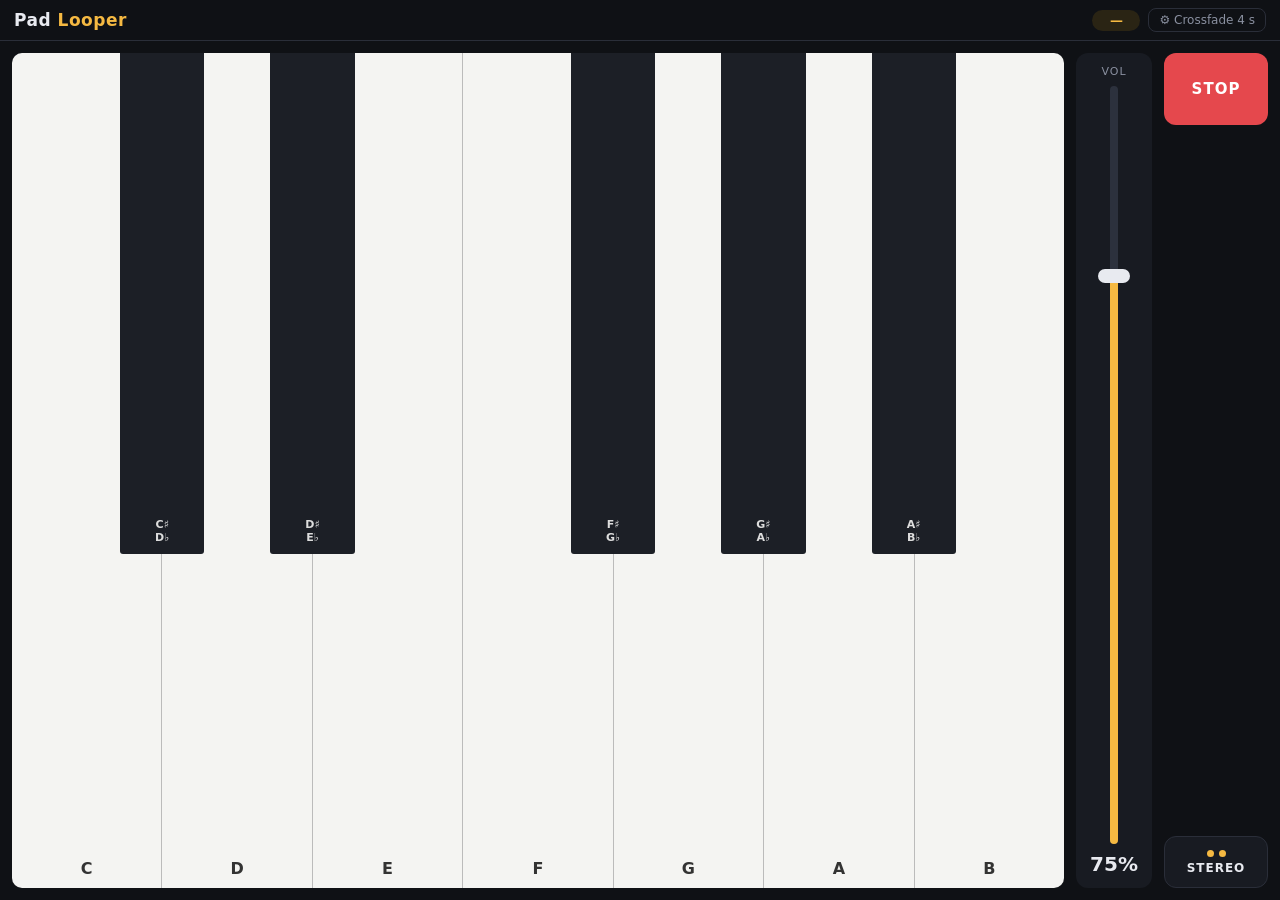
==== index.html @ a194b535 "Add CC BY-NC-SA 4.0 licence and refresh README (0.2.1) - LICENSE: copyright notice (Tim Koh, 2026), " ====
<!DOCTYPE html>
<html lang="en">
<head>
  <!-- Pad Looper: worship pad player. 12 keys, looping pads, crossfades, offline-capable. -->
  <meta charset="utf-8">
  <meta name="viewport" content="width=device-width, initial-scale=1, viewport-fit=cover">
  <meta name="theme-color" content="#0f1115">
  <!-- Declares the page as already dark, so browser auto-dark modes don't recolour it (e.g. white keys) -->
  <meta name="color-scheme" content="dark">
  <meta name="mobile-web-app-capable" content="yes">
  <meta name="apple-mobile-web-app-capable" content="yes">
  <meta name="apple-mobile-web-app-status-bar-style" content="black-translucent">
  <meta name="apple-mobile-web-app-title" content="Pad Looper">
  <meta name="description" content="Looping worship pads in all 12 keys, with crossfades.">
  <title>Pad Looper</title>
  <link rel="manifest" href="manifest.webmanifest">
  <link rel="icon" href="icons/icon.svg" type="image/svg+xml">
  <link rel="apple-touch-icon" sizes="180x180" href="icons/apple-touch-icon.png">
  <link rel="stylesheet" href="css/style.css">
  <script type="module" src="js/main.js"></script>
</head>
<body>
  <div class="app">
    <header class="topbar">
      <h1 class="app-title">Pad <span>Looper</span></h1>
      <div class="topbar-right">
        <span id="now-playing" class="now-playing" title="Now playing">—</span>
        <button id="settings-button" class="settings-button" aria-label="Settings">
          ⚙ <span class="long-label">Crossfade </span><span id="settings-crossfade-label">4 s</span>
        </button>
      </div>
    </header>

    <main class="main">
      <div id="keyboard" class="keyboard" aria-label="Keys"></div>

      <aside class="side">
        <button id="panic" class="panic" aria-label="Stop all sound">STOP</button>
        <div class="volume">
          <small>Vol</small>
          <div id="volume-slider" class="v-slider" role="slider" tabindex="0" aria-label="Volume"
               aria-valuemin="0" aria-valuemax="100" aria-orientation="vertical">
            <div class="v-slider-fill"></div>
            <div class="v-slider-thumb"></div>
          </div>
          <span id="volume-label" class="volume-label">75%</span>
        </div>
        <button id="output-toggle" class="output-toggle" data-mode="stereo">
          <span class="dots"><i></i><i></i></span>
          <span class="mode-label">STEREO</span>
        </button>
      </aside>
    </main>
  </div>

  <dialog id="settings-dialog" class="settings-dialog">
    <form method="dialog">
      <header class="dialog-header">
        <h2>Settings</h2>
        <button class="close-button" aria-label="Close">✕</button>
      </header>

      <section>
        <label for="crossfade-input">Crossfade <output id="crossfade-value">4 s</output></label>
        <input id="crossfade-input" type="range" min="0" max="20" step="0.5" value="4">
        <p class="hint">Also used when starting from silence and fading out.</p>
      </section>

      <section>
        <h3>Offline</h3>
        <p id="offline-status" class="hint">Checking…</p>
        <button id="offline-button" type="button" class="primary-button">Download for offline</button>
        <progress id="offline-progress" max="1" value="0" hidden></progress>
        <p class="hint">Tip: add Pad Looper to your home screen so saved pads aren't cleared by the browser.</p>
      </section>

      <section>
        <h3>Credits</h3>
        <p class="hint">Pads by <a href="https://pixabay.com/users/arisen_worship-49256057" target="_blank" rel="noopener">Arisen Worship</a> on Pixabay. Thank you!</p>
        <p class="hint">Pad Looper © 2026 Tim Koh, licensed under <a href="https://creativecommons.org/licenses/by-nc-sa/4.0/" target="_blank" rel="noopener">CC BY-NC-SA 4.0</a>. Free to share with credit; not for sale.</p>
      </section>
    </form>
  </dialog>

  <div id="toast" class="toast" role="status" aria-live="polite"></div>
</body>
</html>
---- css/style.css ----
/*
 * style.css — Pad Looper layout and theme. Flat design: no shadows or glows.
 * Landscape: horizontal keyboard. Portrait: keyboard rotated 90° anticlockwise
 * (C at bottom, black keys on the left), built as a vertical layout so labels stay upright.
 */

:root {
  color-scheme: dark; /* page is dark by design; stops browser auto-dark from inverting colours */
  --bg: #0f1115;
  --panel: #181b22;
  --border: #2a2e39;
  --text: #e8eaf0;
  --muted: #8a90a0;
  --accent: #f5b942;
  --accent-dim: #b8914a;
  --white-key: #f4f4f2;
  --black-key: #1c1f26;
  --danger: #e5484d;
}

* { box-sizing: border-box; }

html, body {
  margin: 0;
  height: 100%;
  background: var(--bg);
  color: var(--text);
  font-family: system-ui, -apple-system, "Segoe UI", Roboto, sans-serif;
  overscroll-behavior: none;
}

button { font: inherit; color: inherit; }

/* Whole-screen app; safe-area padding keeps controls clear of notches */
.app {
  height: 100vh;
  height: 100dvh;
  display: flex;
  flex-direction: column;
  padding: env(safe-area-inset-top) env(safe-area-inset-right) env(safe-area-inset-bottom) env(safe-area-inset-left);
  user-select: none;
  -webkit-user-select: none;
  -webkit-touch-callout: none;
  touch-action: manipulation;
}

/* ---------- Top bar ---------- */
.topbar {
  display: flex; justify-content: space-between; align-items: center;
  padding: 8px 14px; border-bottom: 1px solid var(--border);
  font-size: 13px; color: var(--muted);
}
.app-title { margin: 0; font-size: 17px; font-weight: 800; letter-spacing: .5px; color: var(--text); }
.app-title span { color: var(--accent); }
.topbar-right { display: flex; align-items: center; gap: 8px; }
.now-playing {
  min-width: 48px; padding: 3px 10px; border-radius: 999px; text-align: center;
  background: #2a2414; color: var(--accent); font-weight: 700;
}
.settings-button {
  background: none; border: 1px solid var(--border); border-radius: 8px;
  padding: 4px 10px; font-size: 12px; cursor: pointer;
}

.main { flex: 1; display: flex; gap: 12px; padding: 12px; min-height: 0; }

/* ---------- Keyboard (landscape: C on the left) ---------- */
.keyboard { flex: 1; position: relative; display: flex; border-radius: 10px; overflow: hidden; }
.key {
  border: none; cursor: pointer; font-weight: 600;
  display: flex; justify-content: center; align-items: flex-end; padding: 10px;
  transition: background-color .15s;
}
.key-label { display: flex; flex-direction: column; align-items: center; line-height: 1.2; }
.key-label .sep { display: none; }
/* --key-rest / --key-rest-text: the key's normal look, also used by the fading pulse */
.white {
  --key-rest: var(--white-key); --key-rest-text: #333;
  flex: 1; background: var(--key-rest); color: var(--key-rest-text); border-right: 1px solid #bbb;
}
.white:last-child { border-right: none; }
.black {
  --key-rest: var(--black-key); --key-rest-text: #ddd;
  position: absolute; z-index: 2; background: var(--key-rest); color: var(--key-rest-text); font-size: 11px;
  top: 0; height: 60%; width: 8%; left: calc(var(--pos) * 100% / 7 - 4%);
  border-radius: 0 0 3px 3px;
}
.key.unavailable { cursor: not-allowed; }
.white.unavailable { background: #c9c9c6; color: #888; }
.black.unavailable { background: #3a3e48; color: #777; }

.key.active { background: var(--accent); color: #000; }
/* Outgoing key pulses between dim gold and its normal look (opaque, so nothing shows through) */
.key.fading { animation: fade-pulse .8s ease-in-out infinite alternate; }
@keyframes fade-pulse {
  from { background-color: var(--accent-dim); color: #000; }
  to   { background-color: var(--key-rest); color: var(--key-rest-text); }
}

/* ---------- Side panel ----------
 * Landscape: volume slider gets the full height; STOP (top) and output toggle (bottom) sit at the screen edge.
 * Portrait (see media query): single column STOP → volume → output. */
.side {
  display: grid; gap: 12px;
  grid-template-columns: 76px 104px;
  grid-template-rows: auto 1fr auto;
  grid-template-areas:
    "volume panic"
    "volume ."
    "volume output";
}
.side .panic { grid-area: panic; }
.side .volume { grid-area: volume; }
.side .output-toggle { grid-area: output; }
.panic {
  height: 72px; border: none; border-radius: 12px; cursor: pointer;
  background: var(--danger); color: #fff; font-weight: 800; letter-spacing: 1px; font-size: 15px;
}
.panic:active { filter: brightness(.8); }

.volume {
  flex: 1; min-height: 0; display: flex; flex-direction: column; align-items: center; gap: 8px;
  background: var(--panel); border-radius: 12px; padding: 12px 0;
}
.volume small { color: var(--muted); font-size: 11px; text-transform: uppercase; letter-spacing: 1px; }
.volume-label { font-size: 20px; font-weight: 700; font-variant-numeric: tabular-nums; }

/* Custom vertical slider (native vertical ranges are inconsistent across mobile browsers) */
.v-slider {
  --value: .75;
  position: relative; flex: 1; width: 44px; cursor: ns-resize; touch-action: none;
  display: flex; justify-content: center; outline: none;
}
.v-slider::before { /* track */
  content: ""; position: absolute; top: 0; bottom: 0; width: 8px; border-radius: 4px; background: #2c313d;
}
.v-slider-fill {
  position: absolute; bottom: 0; width: 8px; border-radius: 4px; background: var(--accent);
  height: calc(var(--value) * 100%);
}
.v-slider-thumb {
  position: absolute; width: 32px; height: 14px; border-radius: 7px; background: var(--text);
  bottom: calc(var(--value) * 100%); transform: translateY(50%);
}
.v-slider:focus-visible .v-slider-thumb { outline: 2px solid var(--accent); outline-offset: 2px; }

.output-toggle {
  height: 52px; border: 1px solid var(--border); border-radius: 12px; cursor: pointer;
  background: var(--panel); font-size: 12px; font-weight: 700; letter-spacing: 1px;
  display: flex; flex-direction: column; align-items: center; justify-content: center; gap: 4px;
}
.output-toggle .dots { display: flex; gap: 5px; }
.output-toggle .dots i { width: 7px; height: 7px; border-radius: 50%; background: var(--accent); }
.output-toggle[data-mode="mono"] .dots i + i { display: none; }

/* ---------- Portrait: keyboard rotated 90° anticlockwise ---------- */
@media (orientation: portrait) {
  .side { display: flex; flex-direction: column; width: 88px; }
  .settings-button .long-label { display: none; }
  .keyboard { flex-direction: column-reverse; }
  .white {
    border-right: none; border-top: 1px solid #bbb;
    justify-content: flex-end; align-items: center;
  }
  .white:last-child { border-top: none; }
  .black {
    top: auto; left: 0; width: 60%; height: 8%; bottom: calc(var(--pos) * 100% / 7 - 4%);
    border-radius: 0 3px 3px 0; justify-content: flex-end; align-items: center;
  }
  .key-label { flex-direction: row; }
  .key-label .sep { display: inline; }
}

/* ---------- Settings dialog ---------- */
.settings-dialog {
  width: min(420px, calc(100vw - 32px)); max-height: calc(100dvh - 32px);
  background: var(--panel); color: var(--text); border: 1px solid var(--border); border-radius: 14px; padding: 0;
}
.settings-dialog::backdrop { background: #000a; }
.settings-dialog form { padding: 16px 18px 8px; }
.dialog-header { display: flex; justify-content: space-between; align-items: center; }
.dialog-header h2 { margin: 0; font-size: 18px; }
.close-button { background: none; border: none; font-size: 18px; cursor: pointer; padding: 4px 8px; }
.settings-dialog section { border-top: 1px solid var(--border); margin-top: 14px; padding-top: 12px; }
.settings-dialog h3 { margin: 0 0 6px; font-size: 14px; }
.settings-dialog label { display: flex; justify-content: space-between; font-weight: 600; font-size: 14px; }
.settings-dialog input[type="range"] { width: 100%; accent-color: var(--accent); margin: 10px 0 4px; }
.settings-dialog progress { width: 100%; margin-top: 8px; accent-color: var(--accent); }
.settings-dialog a { color: var(--accent); }
.hint { color: var(--muted); font-size: 12px; margin: 4px 0; }
.primary-button {
  width: 100%; padding: 10px; margin-top: 6px; border: none; border-radius: 10px; cursor: pointer;
  background: var(--accent); color: #000; font-weight: 700;
}
.primary-button:disabled { background: #2c313d; color: var(--muted); cursor: default; }

/* ---------- Toast ---------- */
.toast {
  position: fixed; left: 50%; bottom: calc(20px + env(safe-area-inset-bottom)); transform: translateX(-50%);
  background: #2c313d; color: var(--text); padding: 10px 16px; border-radius: 10px; font-size: 14px;
  opacity: 0; pointer-events: none; transition: opacity .2s; max-width: calc(100vw - 32px); text-align: center;
}
.toast.visible { opacity: 1; }
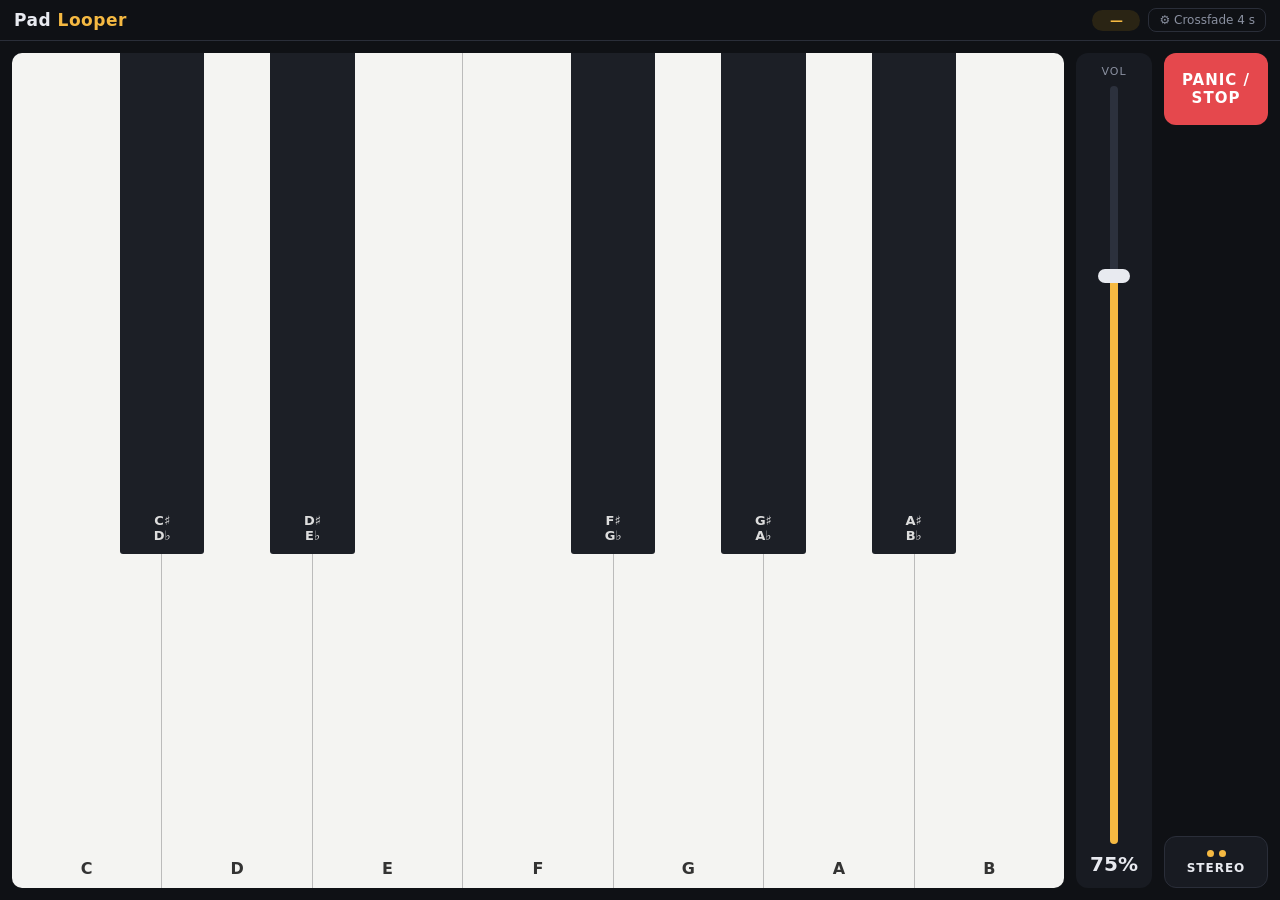
==== commit 50174e76: "Relabel STOP as PANIC / STOP and enlarge black-key labels (0.3.1) Co-Authored-By: Claude Opus 5.5 <n" ====
--- a/index.html
+++ b/index.html
@@ -35,7 +35,7 @@
       <div id="keyboard" class="keyboard" aria-label="Keys"></div>
 
       <aside class="side">
-        <button id="panic" class="panic" aria-label="Stop all sound">STOP</button>
+        <button id="panic" class="panic" aria-label="Panic: stop all sound">PANIC /<br>STOP</button>
         <div class="volume">
           <small>Vol</small>
           <div id="volume-slider" class="v-slider" role="slider" tabindex="0" aria-label="Volume"
--- a/css/style.css
+++ b/css/style.css
@@ -81,7 +81,7 @@
 .white:last-child { border-right: none; }
 .black {
   --key-rest: var(--black-key); --key-rest-text: #ddd;
-  position: absolute; z-index: 2; background: var(--key-rest); color: var(--key-rest-text); font-size: 11px;
+  position: absolute; z-index: 2; background: var(--key-rest); color: var(--key-rest-text); font-size: 13px;
   top: 0; height: 60%; width: 8%; left: calc(var(--pos) * 100% / 7 - 4%);
   border-radius: 0 0 3px 3px;
 }
@@ -98,8 +98,8 @@
 }
 
 /* ---------- Side panel ----------
- * Landscape: volume slider gets the full height; STOP (top) and output toggle (bottom) sit at the screen edge.
- * Portrait (see media query): single column STOP → volume → output. */
+ * Landscape: volume slider gets the full height; PANIC / STOP (top) and output toggle (bottom) sit at the screen edge.
+ * Portrait (see media query): single column PANIC / STOP → volume → output. */
 .side {
   display: grid; gap: 12px;
   grid-template-columns: 76px 104px;
@@ -114,7 +114,7 @@
 .side .output-toggle { grid-area: output; }
 .panic {
   height: 72px; border: none; border-radius: 12px; cursor: pointer;
-  background: var(--danger); color: #fff; font-weight: 800; letter-spacing: 1px; font-size: 15px;
+  background: var(--danger); color: #fff; font-weight: 800; letter-spacing: 1px; font-size: 15px; line-height: 1.2;
 }
 .panic:active { filter: brightness(.8); }
 
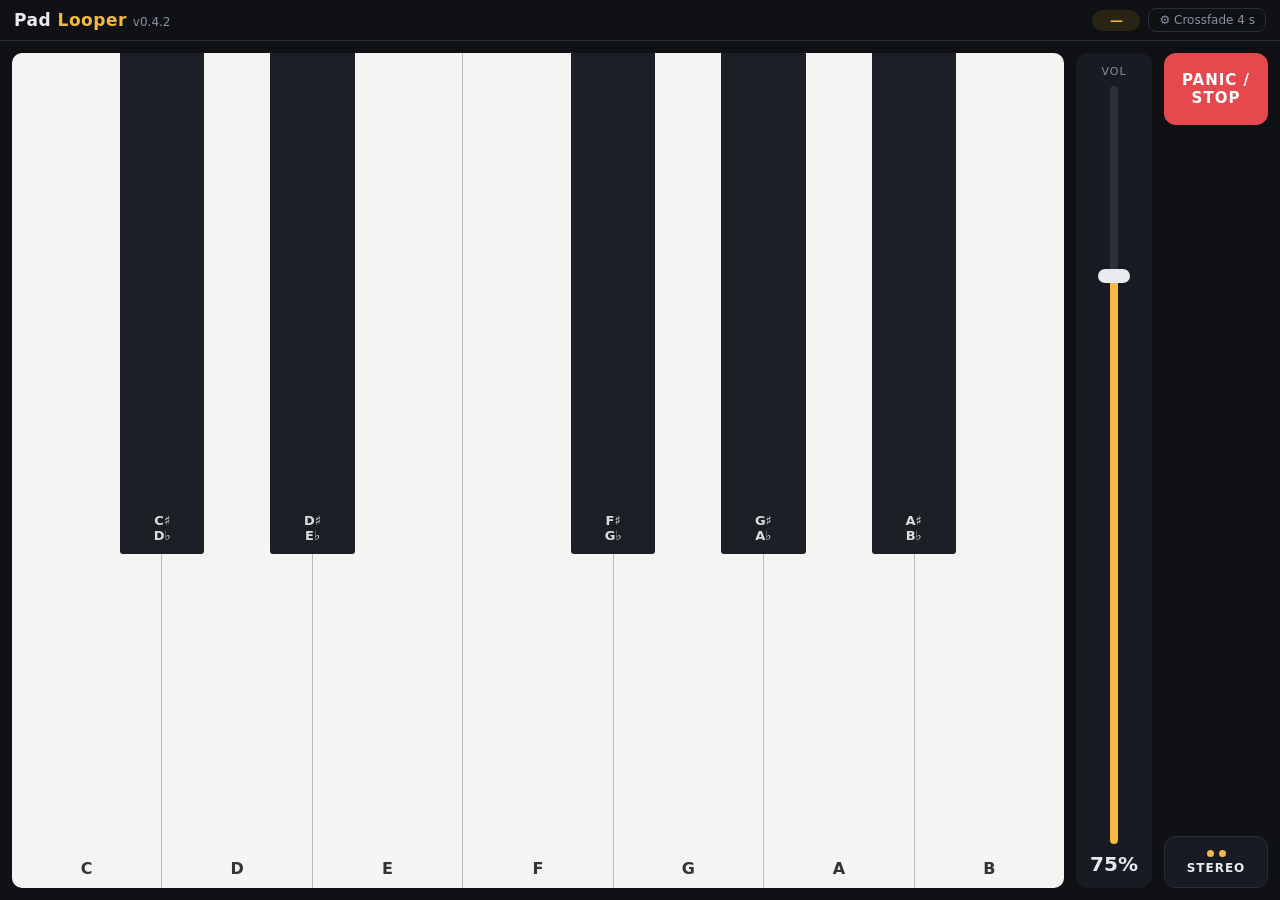
==== commit 959ef246: "Show app version after the title (0.4.2) Co-Authored-By: Claude Opus 5.5 <noreply@anthropic.com>" ====
--- a/index.html
+++ b/index.html
@@ -22,7 +22,10 @@
 <body>
   <div class="app">
     <header class="topbar">
-      <h1 class="app-title">Pad <span>Looper</span></h1>
+      <div class="brand">
+        <h1 class="app-title">Pad <span>Looper</span></h1>
+        <span class="app-version">v0.4.2</span> <!-- bump with CHANGELOG.md on each release -->
+      </div>
       <div class="topbar-right">
         <span id="now-playing" class="now-playing" title="Now playing">—</span>
         <button id="settings-button" class="settings-button" aria-label="Settings">
--- a/css/style.css
+++ b/css/style.css
@@ -52,6 +52,8 @@
 }
 .app-title { margin: 0; font-size: 17px; font-weight: 800; letter-spacing: .5px; color: var(--text); }
 .app-title span { color: var(--accent); }
+.brand { display: flex; align-items: baseline; gap: 6px; }
+.app-version { font-size: 12px; color: var(--muted); font-variant-numeric: tabular-nums; }
 .topbar-right { display: flex; align-items: center; gap: 8px; }
 .now-playing {
   min-width: 48px; padding: 3px 10px; border-radius: 999px; text-align: center;
@@ -95,6 +97,11 @@
 @keyframes fade-pulse {
   from { background-color: var(--accent-dim); color: #000; }
   to   { background-color: var(--key-rest); color: var(--key-rest-text); }
+}
+/* Ignored tap (two pads already crossfading): gold glow fading slowly back to the key's current look */
+.key.ignored { animation: ignored-glow 1.2s ease-out; }
+@keyframes ignored-glow {
+  from { background-color: var(--accent); color: #000; }
 }
 
 /* ---------- Side panel ----------
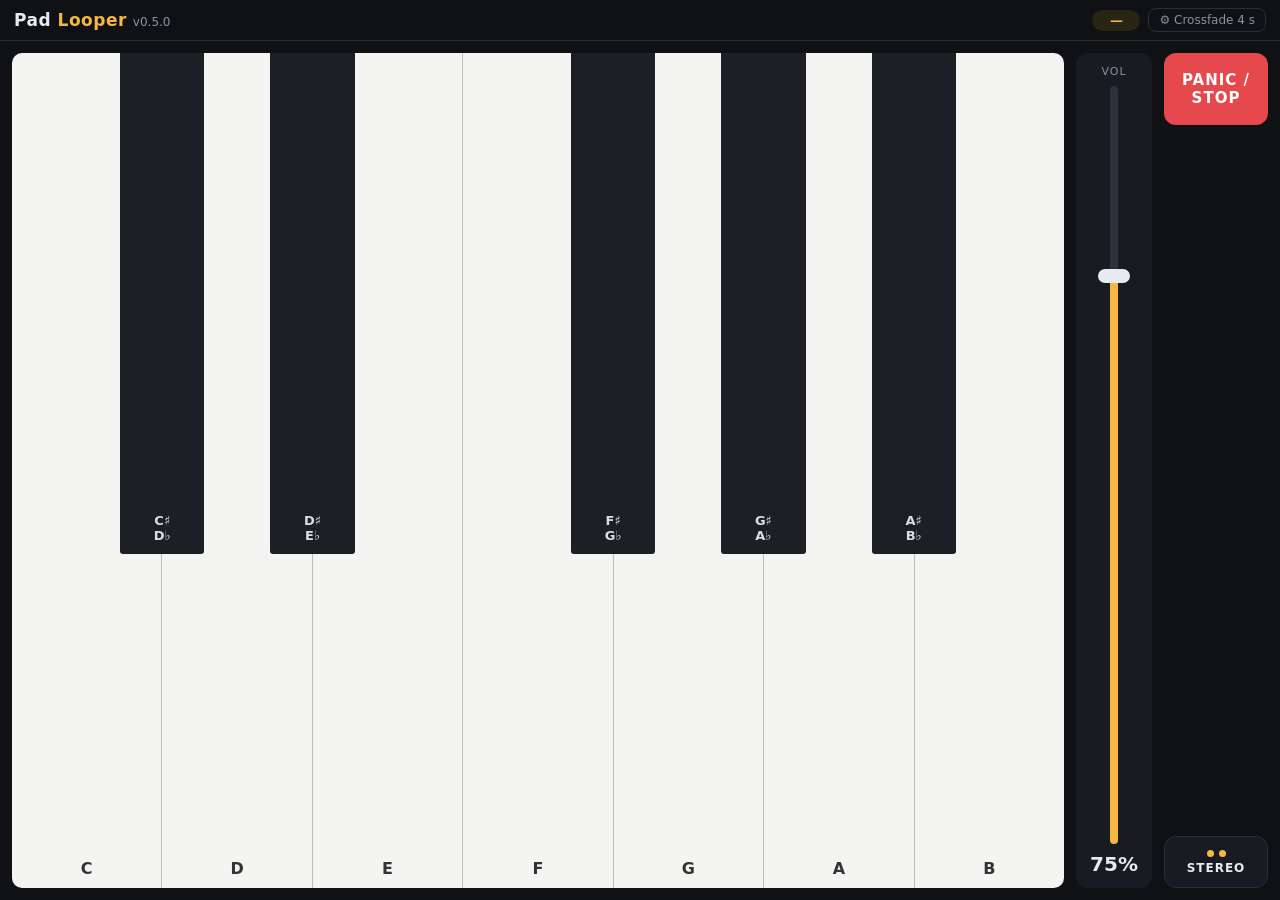
==== commit a40de569: "Use S-curve fades for key changes and fade-in; deepen dip to -16 dB (0.5.0) Key-change crossfades an" ====
--- a/index.html
+++ b/index.html
@@ -24,7 +24,7 @@
     <header class="topbar">
       <div class="brand">
         <h1 class="app-title">Pad <span>Looper</span></h1>
-        <span class="app-version">v0.4.2</span> <!-- bump with CHANGELOG.md on each release -->
+        <span class="app-version">v0.5.0</span> <!-- bump with CHANGELOG.md on each release -->
       </div>
       <div class="topbar-right">
         <span id="now-playing" class="now-playing" title="Now playing">—</span>
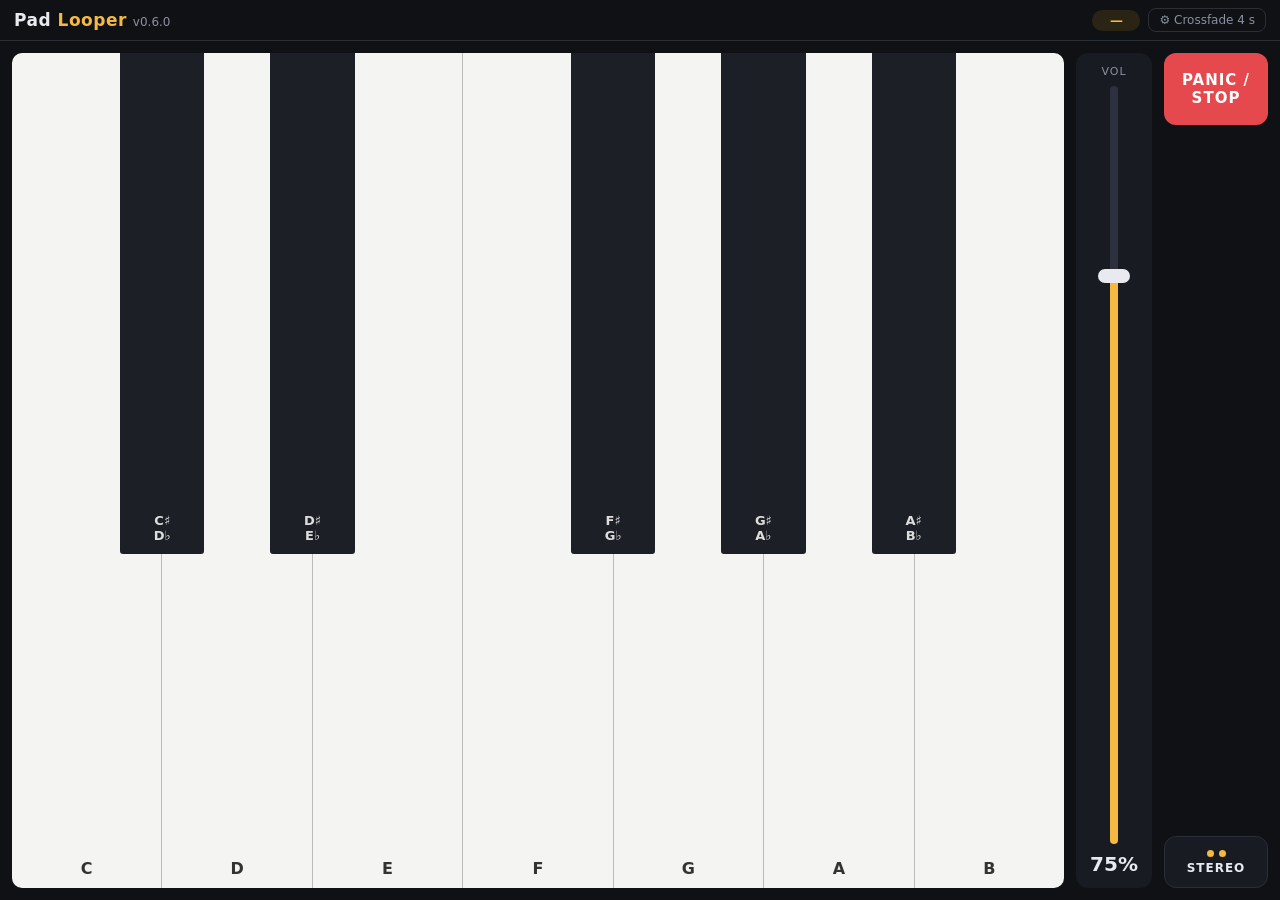
==== commit 69aa1c3a: "Skew key-change crossfades and drop the dip stage (0.6.0) Key changes fade in on sCurve(t^2) and out" ====
--- a/index.html
+++ b/index.html
@@ -24,7 +24,7 @@
     <header class="topbar">
       <div class="brand">
         <h1 class="app-title">Pad <span>Looper</span></h1>
-        <span class="app-version">v0.5.0</span> <!-- bump with CHANGELOG.md on each release -->
+        <span class="app-version">v0.6.0</span> <!-- bump with CHANGELOG.md on each release -->
       </div>
       <div class="topbar-right">
         <span id="now-playing" class="now-playing" title="Now playing">—</span>
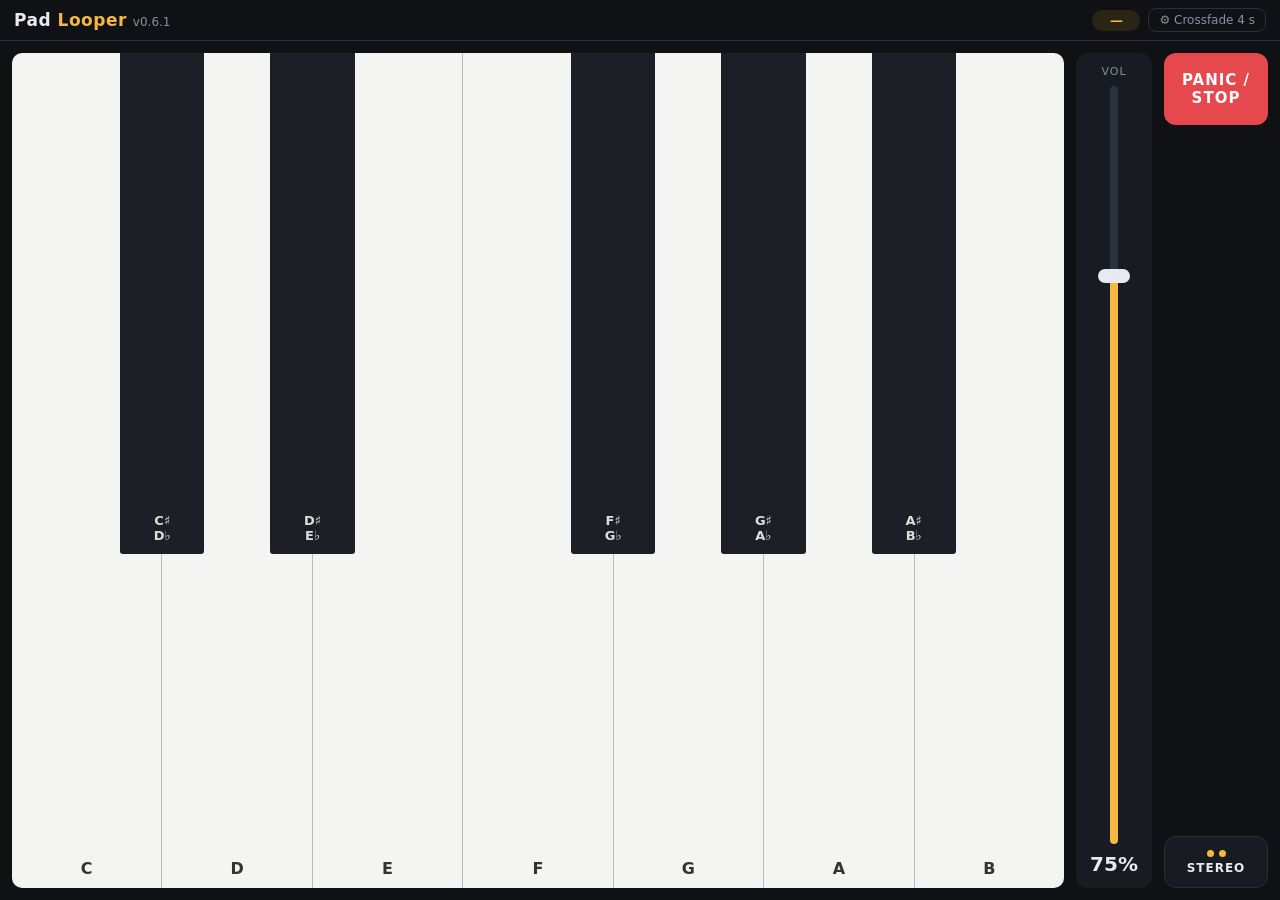
==== commit 5dfda01d: "Shorten ignored-tap glow to 0.9 s (0.6.1) Co-Authored-By: Claude Opus 5.5 <noreply@anthropic.com>" ====
--- a/index.html
+++ b/index.html
@@ -24,7 +24,7 @@
     <header class="topbar">
       <div class="brand">
         <h1 class="app-title">Pad <span>Looper</span></h1>
-        <span class="app-version">v0.6.0</span> <!-- bump with CHANGELOG.md on each release -->
+        <span class="app-version">v0.6.1</span> <!-- bump with CHANGELOG.md on each release -->
       </div>
       <div class="topbar-right">
         <span id="now-playing" class="now-playing" title="Now playing">—</span>
--- a/css/style.css
+++ b/css/style.css
@@ -99,7 +99,7 @@
   to   { background-color: var(--key-rest); color: var(--key-rest-text); }
 }
 /* Ignored tap (two pads already crossfading): gold glow fading slowly back to the key's current look */
-.key.ignored { animation: ignored-glow 1.2s ease-out; }
+.key.ignored { animation: ignored-glow .9s ease-out; }
 @keyframes ignored-glow {
   from { background-color: var(--accent); color: #000; }
 }
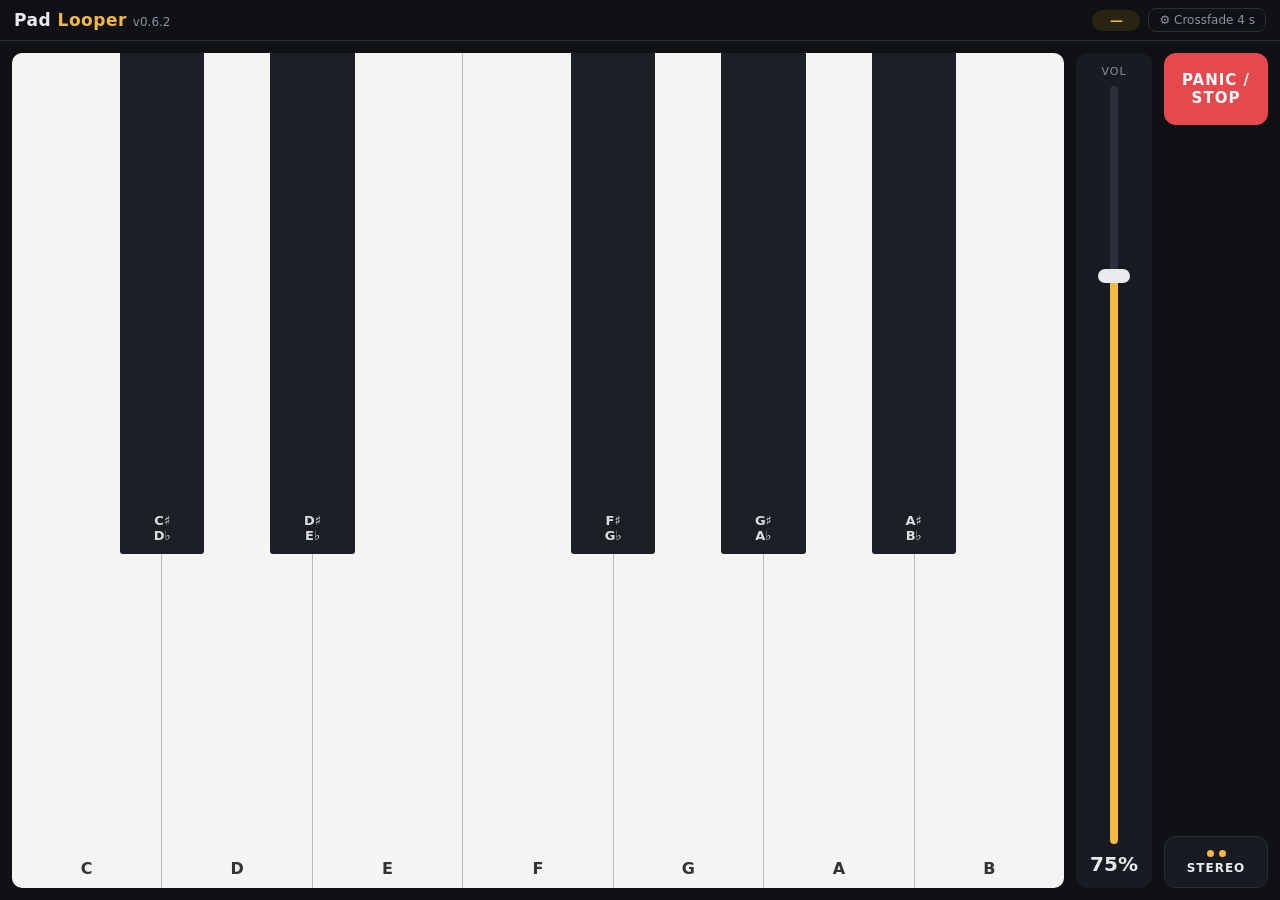
==== commit f4c5d640: "Use square, opaque lock-screen artwork (0.6.2) iOS rounds Media Session artwork itself and fills tra" ====
--- a/index.html
+++ b/index.html
@@ -24,7 +24,7 @@
     <header class="topbar">
       <div class="brand">
         <h1 class="app-title">Pad <span>Looper</span></h1>
-        <span class="app-version">v0.6.1</span> <!-- bump with CHANGELOG.md on each release -->
+        <span class="app-version">v0.6.2</span> <!-- bump with CHANGELOG.md on each release -->
       </div>
       <div class="topbar-right">
         <span id="now-playing" class="now-playing" title="Now playing">—</span>
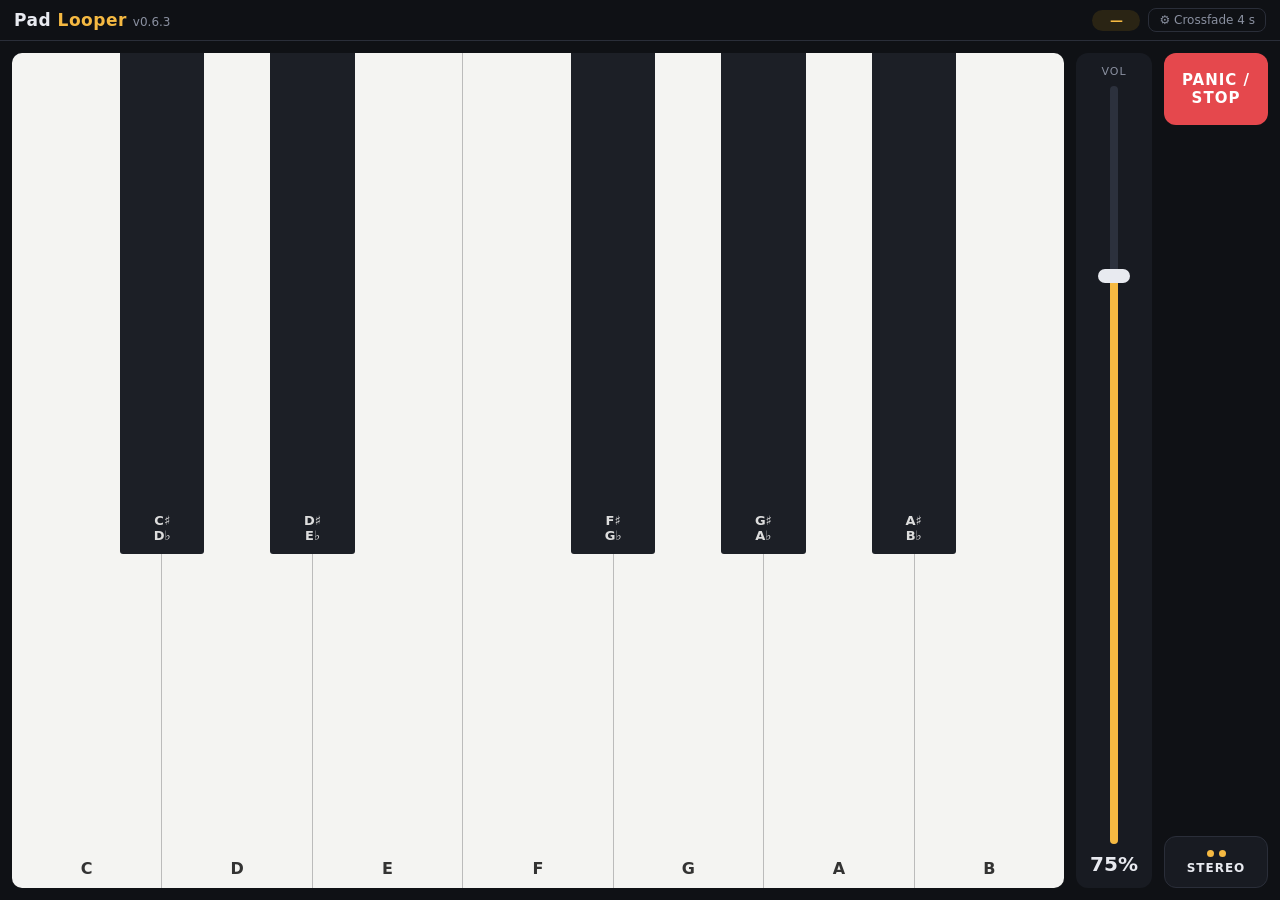
==== commit 502f3e4c: "Stop service worker mixing stale and fresh files (0.6.3) The install step and background refresh fet" ====
--- a/index.html
+++ b/index.html
@@ -24,7 +24,7 @@
     <header class="topbar">
       <div class="brand">
         <h1 class="app-title">Pad <span>Looper</span></h1>
-        <span class="app-version">v0.6.2</span> <!-- bump with CHANGELOG.md on each release -->
+        <span class="app-version">v0.6.3</span> <!-- bump with CHANGELOG.md on each release -->
       </div>
       <div class="topbar-right">
         <span id="now-playing" class="now-playing" title="Now playing">—</span>
